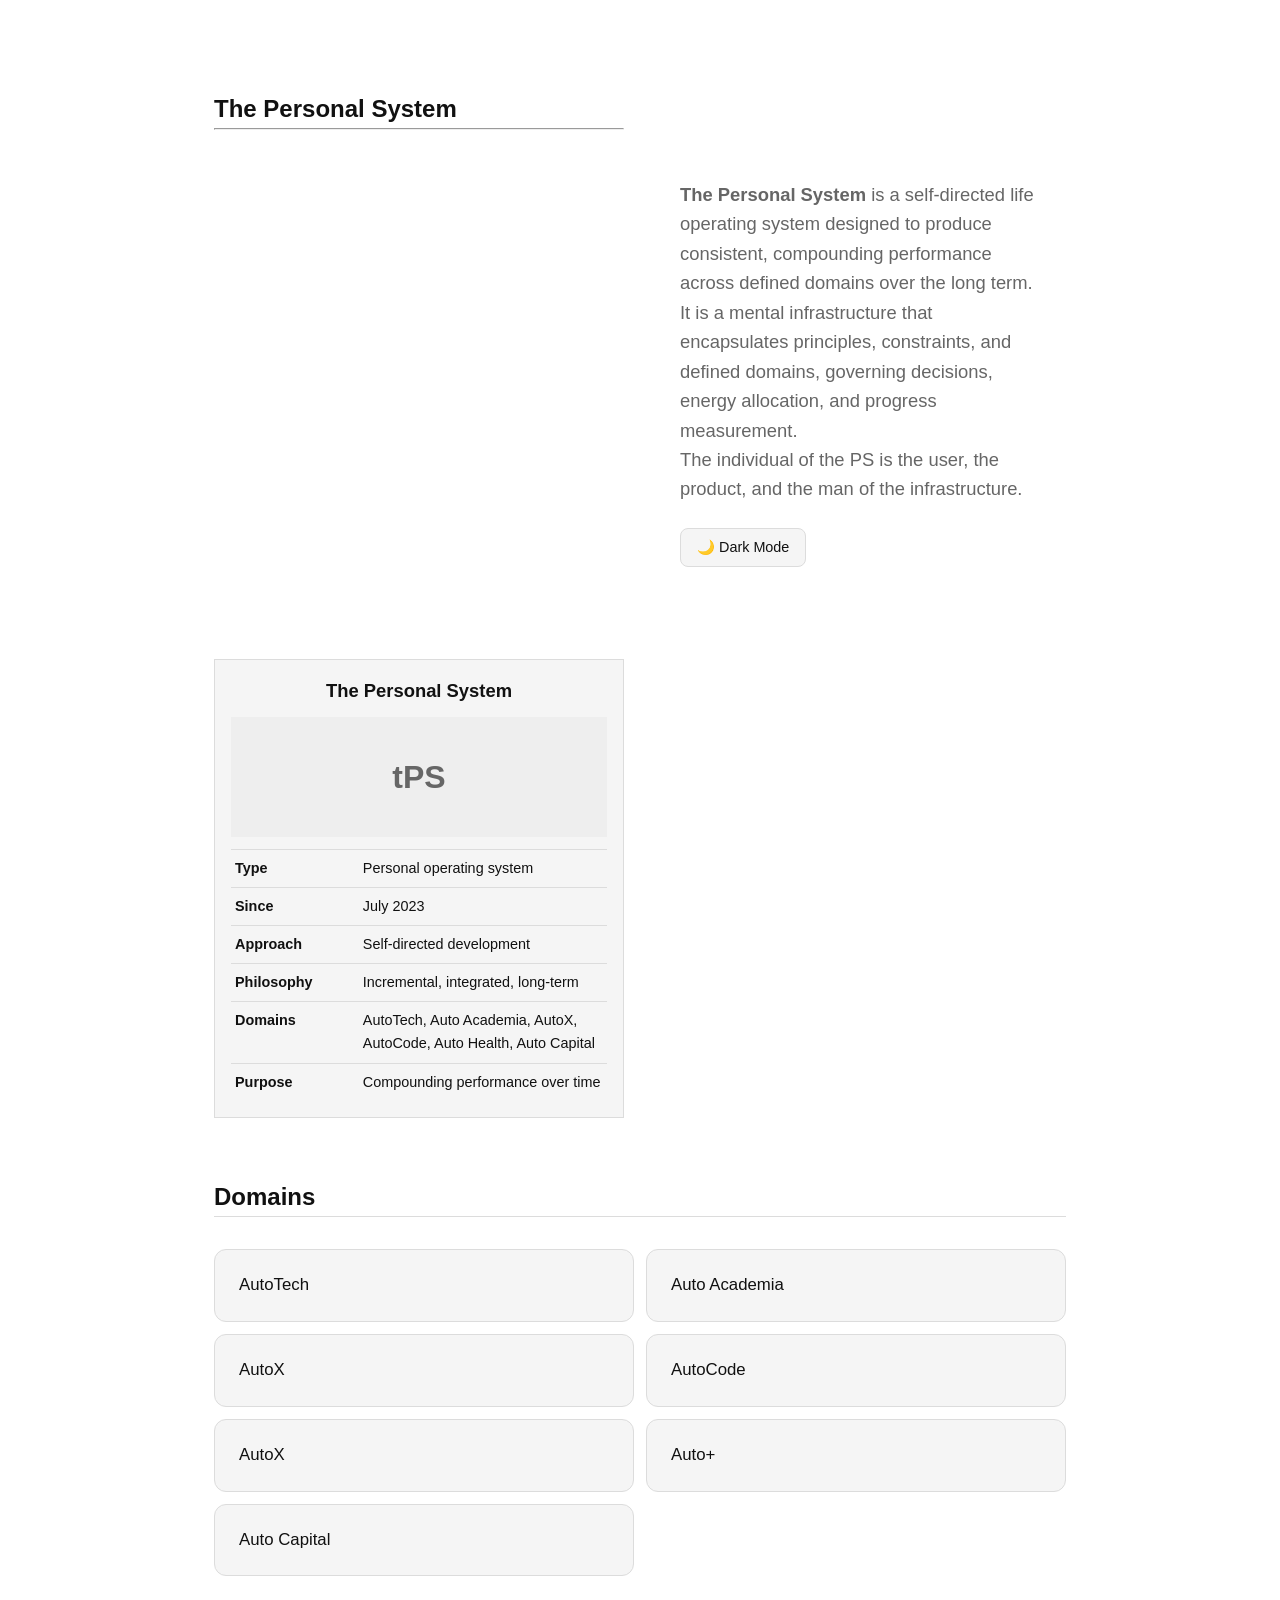
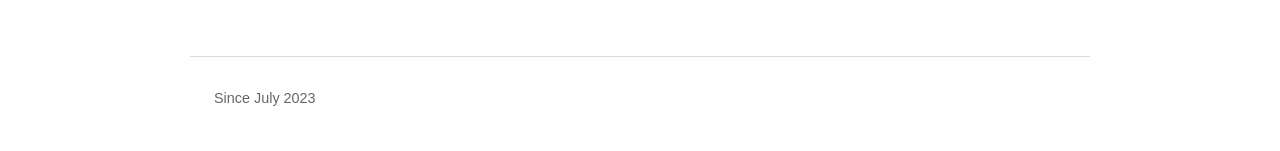
==== index.html @ c12acce7 "fixing the header" ====
<!DOCTYPE html>
<html lang="en">
<head>
    <meta charset="UTF-8">
    <meta name="viewport" content="width=device-width, initial-scale=1.0">
    <title>The Personal System</title>
    <script>
        if (localStorage.getItem("theme") === "dark") {
            document.documentElement.classList.add("dark-mode");
        }
    </script>
    <link rel="stylesheet" href="style.css">
</head>
<body>
    <div class="intro-layout">
        <article class="content">
            <h1>The Personal System</h1>
            <hr>
        </article>
        <header>
                <p><b>The Personal System</b> is a self-directed life operating system designed to produce consistent, compounding performance across defined domains over the long term.</p>
                <p>It is a mental infrastructure that encapsulates principles, constraints, and defined domains, governing decisions, energy allocation, and progress measurement.</p>
                <p>The individual of the PS is the user, the product, and the man of the infrastructure.</p>
            <button id="theme-toggle" type="button">
                ☀️ Light Mode
            </button>
        </header>
        <aside class="infobox">
        <h2>The Personal System</h2>
            <div class="infobox-image">
                <span>tPS</span>
            </div>
            <table>
                <tbody>
                    <tr>
                        <th>Type</th>
                        <td>Personal operating system</td>
                    </tr>
                    <tr>
                        <th>Since</th>
                        <td>July 2023</td>
                    </tr>
                    <tr>
                        <th>Approach</th>
                        <td>Self-directed development</td>
                    </tr>
                    <tr>
                        <th>Philosophy</th>
                        <td>Incremental, integrated, long-term</td>
                    </tr>
                    <tr>
                        <th>Domains</th>
                        <td>AutoTech, Auto Academia, AutoX, AutoCode, Auto Health, Auto Capital</td>
                    </tr>
                    <tr>
                        <th>Purpose</th>
                        <td>Compounding performance over time</td>
                    </tr>
                </tbody>
            </table>
        </aside>
    </div>
    <main class="page-layout">
        <article class="content">
            <h2>Domains</h2>
            <section>
                <ul>
                    <li><a href="autotech.html">AutoTech</a></li>
                    <li><a href="#">Auto Academia</a></li>
                    <li><a href="#">AutoX</a></li>
                    <li><a href="#">AutoCode</a></li>
                    <li><a href="autox.html">AutoX</a></li>
                    <li><a href="#">Auto+</a></li>
                    <li><a href="#">Auto Capital</a></li>
                </ul>
            </section>
        </article>
    </main>
    <footer>
        <p>Since July 2023</p>
    </footer>
    <script>
        const toggleButton = document.getElementById("theme-toggle");
    
        function updateThemeButton() {
            if (document.documentElement.classList.contains("dark-mode")) {
                toggleButton.textContent = "☀️ Light Mode";
            } else {
                toggleButton.textContent = "🌙 Dark Mode";
            }
        }
    
        updateThemeButton();
    
        toggleButton.addEventListener("click", function () {
            document.documentElement.classList.toggle("dark-mode");
    
            if (document.documentElement.classList.contains("dark-mode")) {
                localStorage.setItem("theme", "dark");
            } else {
                localStorage.setItem("theme", "light");
            }
    
            updateThemeButton();
        });
    </script>
</body>
</html>
---- style.css ----
* {
    margin: 0;
    padding: 0;
    box-sizing: border-box;
}

/* =========================
   Theme Variables
   ========================= */

:root {
    --background: #ffffff;
    --surface: #f5f5f5;
    --surface-hover: #eeeeee;
    --border: #dcdcdc;

    --text: #111111;
    --muted: #666666;

    --accent: #5b7cfa;
    --accent-hover: #3f5edb;
}

html.dark-mode {
    --background: #0f1115;
    --surface: #171a21;
    --surface-hover: #1e232d;
    --border: #2a303b;

    --text: #f1f3f5;
    --muted: #9aa3b2;

    --accent: #7c9cff;
    --accent-hover: #9ab2ff;
}

/* =========================
   Body
   ========================= */

body {
    min-height: 100vh;
    display: flex;
    flex-direction: column;

    font-family:
        Inter,
        -apple-system,
        BlinkMacSystemFont,
        "Segoe UI",
        sans-serif;

    background: var(--background);
    color: var(--text);
    line-height: 1.6;

    transition:
        background 0.2s ease,
        color 0.2s ease;
}

/* =========================
   Header
   ========================= */

header {
    max-width: 900px;
    width: 100%;
    margin: 0 auto;
    padding: 90px 24px 60px;
}

header h1 {
    font-size: clamp(2.5rem, 6vw, 4.5rem);
    font-weight: 700;
    letter-spacing: -0.04em;
    line-height: 1.05;
    margin-bottom: 18px;
}

header p {
    max-width: 600px;
    color: var(--muted);
    font-size: 1.15rem;
}

/* =========================
   Theme Toggle
   ========================= */

#theme-toggle {
    margin-top: 24px;

    padding: 10px 16px;

    background: var(--surface);
    border: 1px solid var(--border);
    border-radius: 8px;

    color: var(--text);
    font-size: 0.9rem;

    cursor: pointer;

    transition:
        background 0.2s ease,
        border-color 0.2s ease,
        color 0.2s ease;
}

#theme-toggle:hover {
    background: var(--surface-hover);
    border-color: var(--accent);
}

/* =========================
   Main
   ========================= */

main {
    flex: 1;
    max-width: 900px;
    width: 100%;
    margin: 0 auto;
    padding: 0 24px 80px;
}

main.page-layout {
    display: grid;
    grid-template-columns: minmax(0, 1fr);
    align-items: start;
    gap: 32px;
}

.content {
    min-width: 0;
}

.infobox {
    width: 100%;
    align-self: start;
    padding: 16px;
    border: 1px solid var(--border);
    background: var(--surface);
    font-size: 0.9rem;
}

.infobox h2 {
    margin-bottom: 12px;
    text-align: center;
    font-size: 1.15rem;
}

.infobox-image {
    display: grid;
    min-height: 120px;
    margin-bottom: 12px;
    place-items: center;
    background: var(--surface-hover);
    color: var(--muted);
    font-size: 2rem;
    font-weight: 700;
}

.infobox table {
    width: 100%;
    border-collapse: collapse;
}

.infobox th,
.infobox td {
    padding: 7px 4px;
    border-top: 1px solid var(--border);
    text-align: left;
    vertical-align: top;
}

.infobox th {
    width: 34%;
}

section {
    border-top: 1px solid var(--border);
    padding-top: 32px;
}

section h2 {
    font-size: 1.1rem;
    font-weight: 500;
    color: var(--muted);
    margin-bottom: 24px;
}

.back-navigation {
    margin-top: 36px;
}

.back-link {
    display: inline-flex;
    align-items: center;
    gap: 10px;
    padding: 10px 16px;

    background: var(--surface);
    border: 1px solid var(--border);
    border-radius: 999px;

    color: var(--text);
    font-size: 0.95rem;
    font-weight: 500;
    text-decoration: none;

    transition:
        background 0.2s ease,
        border-color 0.2s ease,
        color 0.2s ease,
        transform 0.2s ease;
}

.back-link:hover {
    background: var(--surface-hover);
    border-color: var(--accent);
    color: var(--accent-hover);
    transform: translateX(-2px);
}

.back-link:focus-visible {
    outline: 2px solid var(--accent);
    outline-offset: 3px;
}

/* =========================
   System List
   ========================= */

ul {
    list-style: none;

    display: grid;
    grid-template-columns: repeat(2, 1fr);
    gap: 12px;
}

li a {
    display: block;

    padding: 22px 24px;

    background: var(--surface);
    border: 1px solid var(--border);
    border-radius: 12px;

    color: var(--text);
    text-decoration: none;

    font-size: 1.05rem;
    font-weight: 500;

    transition:
        background 0.2s ease,
        border-color 0.2s ease,
        transform 0.2s ease,
        color 0.2s ease;
}

li a:hover {
    background: var(--surface-hover);
    border-color: var(--accent);
    transform: translateY(-2px);
    color: var(--accent-hover);
}

/* =========================
   Footer
   ========================= */

footer {
    max-width: 900px;
    width: 100%;
    margin: 0 auto;
    padding: 30px 24px 40px;

    border-top: 1px solid var(--border);

    color: var(--muted);
    font-size: 0.9rem;
}

/* =========================
   Mobile
   ========================= */

@media (max-width: 600px) {

    header {
        padding: 60px 20px 45px;
    }

    main {
        padding: 0 20px 60px;
    }

    header p {
        font-size: 1rem;
    }

    ul {
        grid-template-columns: 1fr;
    }

    li a {
        padding: 18px 20px;
    }

    footer {
        padding-left: 20px;
        padding-right: 20px;
    }
}

@media (max-width: 760px) {
    main.page-layout {
        grid-template-columns: 1fr;
        gap: 32px;
    }

    .infobox {
        max-width: 360px;
    }
}

.intro-layout {
    display: grid;
    grid-template-columns: 1fr 1fr;
    gap: 32px;
    max-width: 900px;
    width: 100%;
    margin: 0 auto;
    padding: 90px 24px 60px;
}

@media (max-width: 760px) {
    .intro-layout {
        grid-template-columns: 1fr;
    }
}
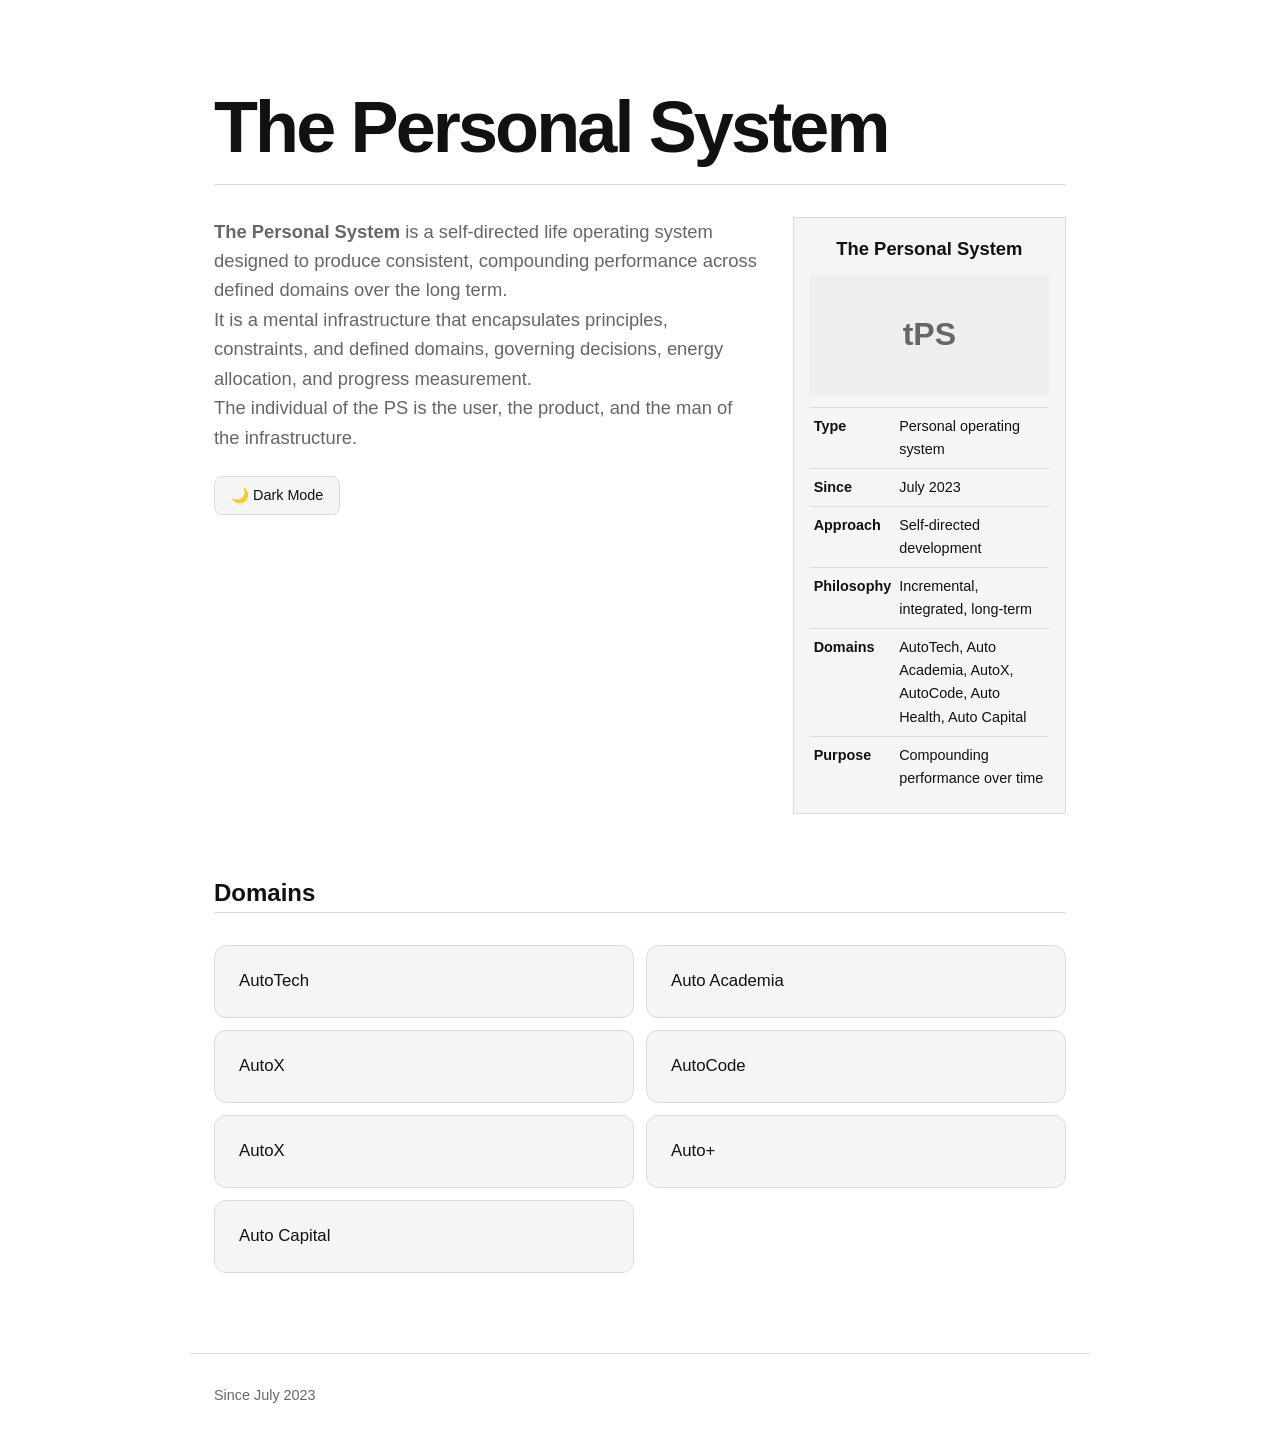
==== commit 19ce9538: "made the intro-heading css better" ====
--- a/index.html
+++ b/index.html
@@ -13,7 +13,7 @@
 </head>
 <body>
     <div class="intro-layout">
-        <article class="content">
+        <article class="content intro-heading">
             <h1>The Personal System</h1>
             <hr>
         </article>
--- a/style.css
+++ b/style.css
@@ -331,16 +331,43 @@
 
 .intro-layout {
     display: grid;
-    grid-template-columns: 1fr 1fr;
+    grid-template-columns: minmax(0, 2fr) minmax(0, 1fr);
     gap: 32px;
     max-width: 900px;
     width: 100%;
     margin: 0 auto;
     padding: 90px 24px 60px;
+}
+
+.intro-heading {
+    grid-column: 1 / -1;
+}
+
+.intro-heading h1 {
+    font-size: clamp(2.5rem, 6vw, 4.5rem);
+    font-weight: 700;
+    letter-spacing: -0.04em;
+    line-height: 1.05;
+    margin-bottom: 18px;
+}
+
+.intro-heading hr {
+    border: 0;
+    border-top: 1px solid var(--border);
+}
+
+.intro-layout > header {
+    max-width: none;
+    margin: 0;
+    padding: 0;
 }
 
 @media (max-width: 760px) {
     .intro-layout {
         grid-template-columns: 1fr;
     }
-}
+
+    .intro-heading {
+        grid-column: 1;
+    }
+}
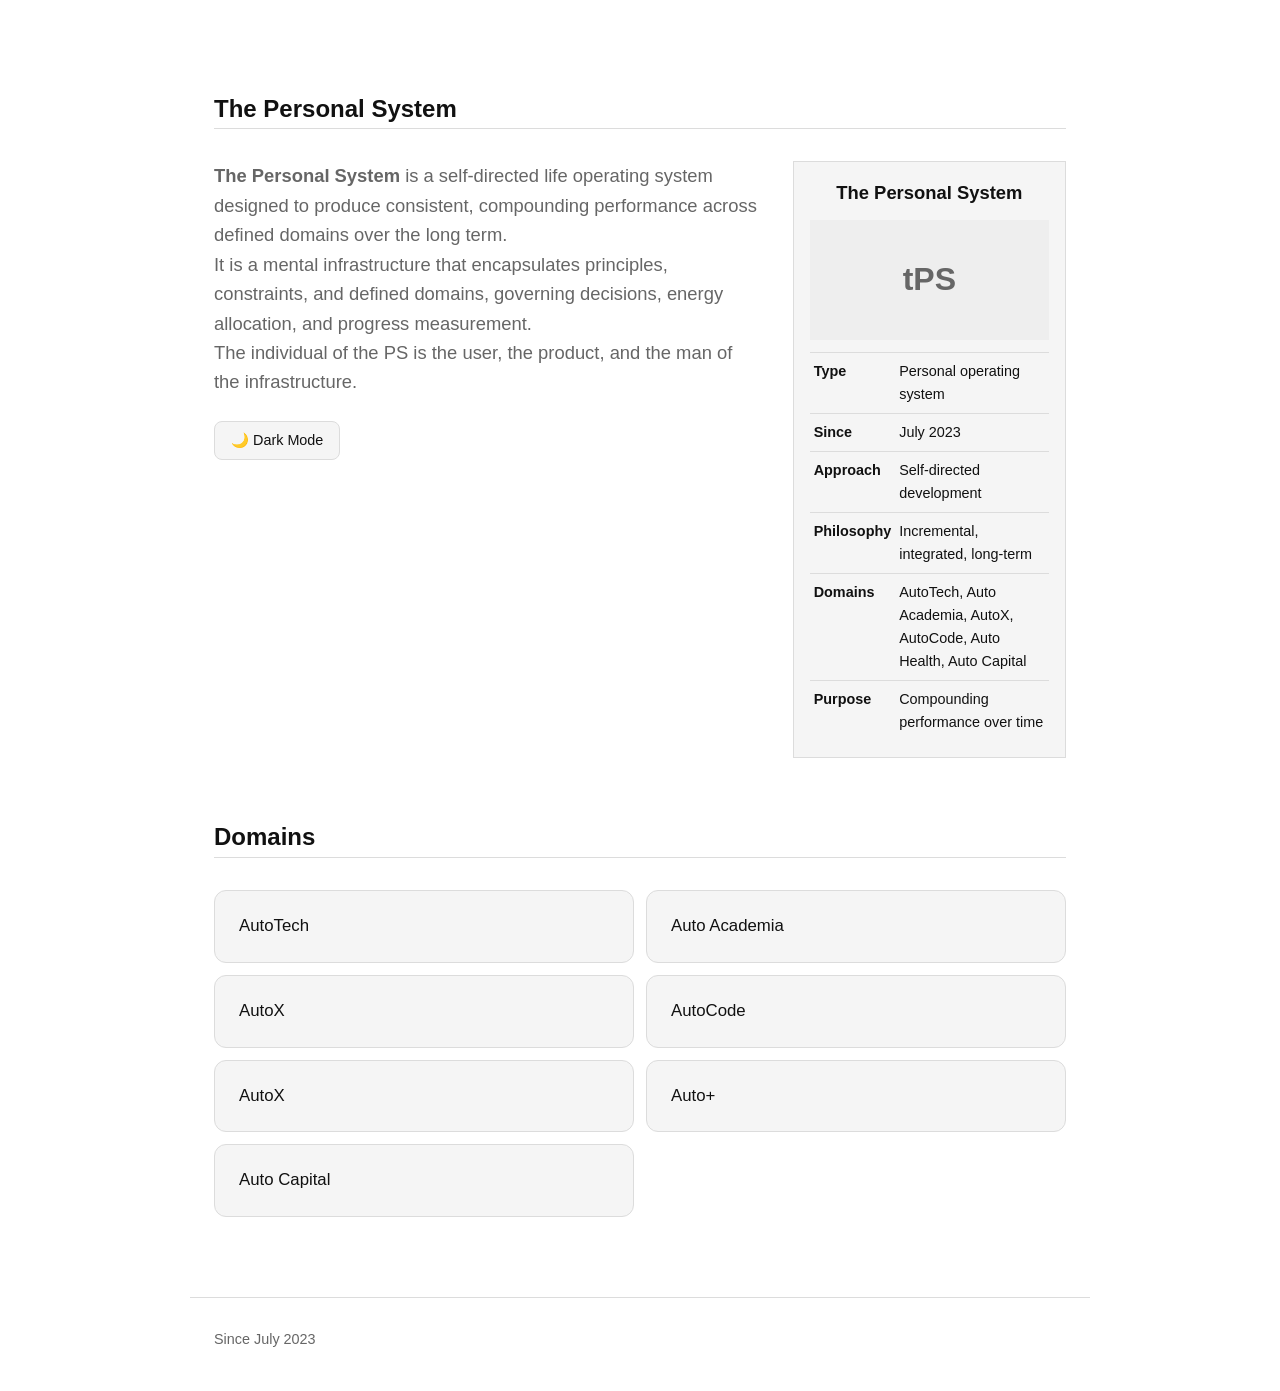
==== commit 2c8014bf: "changed the heading" ====
--- a/index.html
+++ b/index.html
@@ -14,7 +14,8 @@
 <body>
     <div class="intro-layout">
         <article class="content intro-heading">
-            <h1>The Personal System</h1>
+            <!-- made this title smaller -->
+            <h2>The Personal System</h2>
             <hr>
         </article>
         <header>
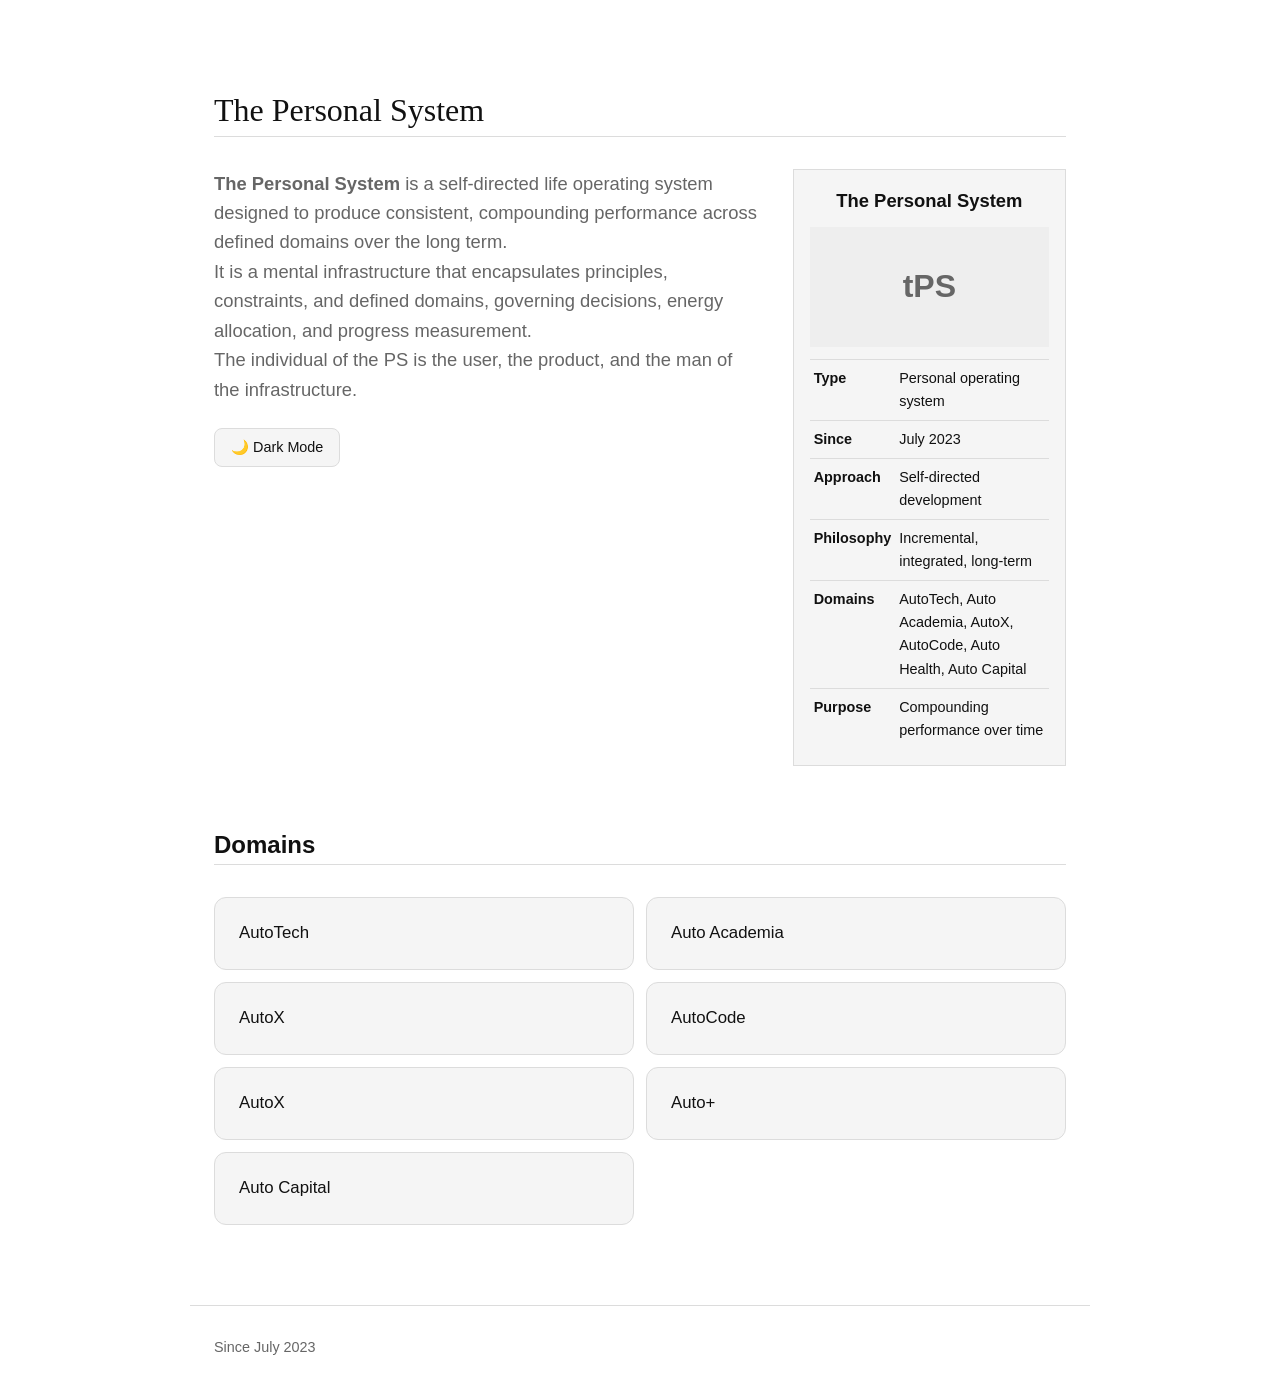
==== commit 021facd1: "Wikipedia-style heading" ====
--- a/index.html
+++ b/index.html
@@ -14,8 +14,8 @@
 <body>
     <div class="intro-layout">
         <article class="content intro-heading">
-            <!-- made this title smaller -->
-            <h2>The Personal System</h2>
+            <!-- Wikipedia-style page title -->
+            <h2 class="page-title">The Personal System</h2>
             <hr>
         </article>
         <header>
--- a/style.css
+++ b/style.css
@@ -351,6 +351,21 @@
     margin-bottom: 18px;
 }
 
+/* Wikipedia-style page title */
+.intro-heading .page-title {
+    font-family:
+        Georgia,
+        "Times New Roman",
+        Times,
+        serif;
+    font-size: clamp(1.6rem, 3vw, 2rem);
+    font-weight: 400;
+    letter-spacing: normal;
+    line-height: 1.3;
+    padding-bottom: 4px;
+    margin-bottom: 0;
+}
+
 .intro-heading hr {
     border: 0;
     border-top: 1px solid var(--border);
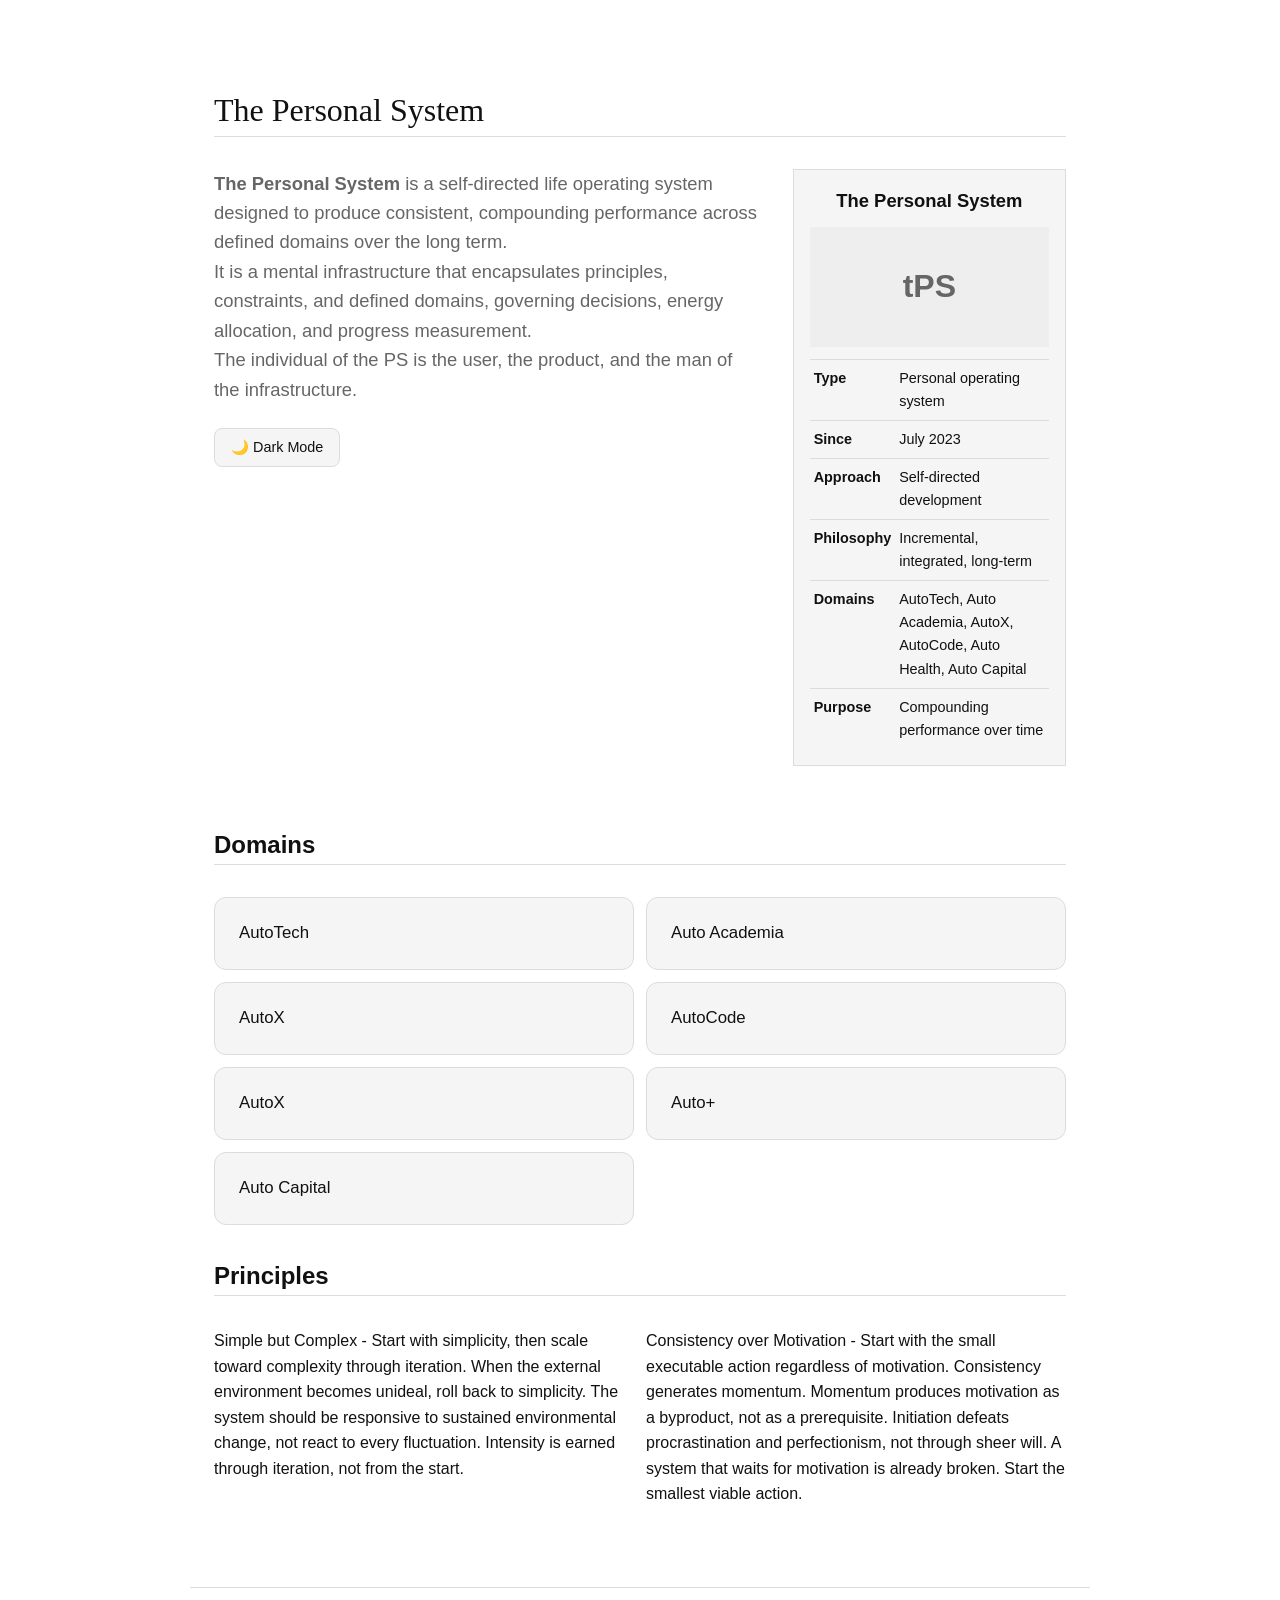
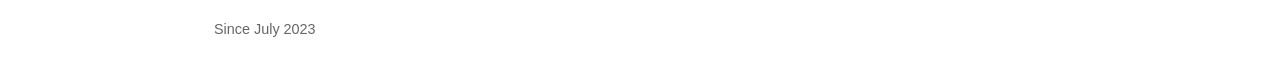
==== commit 97080d37: "added the two principles" ====
--- a/index.html
+++ b/index.html
@@ -76,6 +76,21 @@
                 </ul>
             </section>
         </article>
+        <article class="content">
+            <h2>Principles</h2>
+            <section>
+                <ul>
+                    <li>
+                        Simple but Complex -
+                        Start with simplicity, then scale toward complexity through iteration. When the external environment becomes unideal, roll back to simplicity. The system should be responsive to sustained environmental change, not react to every fluctuation. Intensity is earned through iteration, not from the start.
+                    </li>
+                    <li>
+                        Consistency over Motivation -
+                        Start with the small executable action regardless of motivation. Consistency generates momentum. Momentum produces motivation as a byproduct, not as a prerequisite. Initiation defeats procrastination and perfectionism, not through sheer will. A system that waits for motivation is already broken. Start the smallest viable action.
+                    </li>
+                </ul>
+            </section>
+        </article>
     </main>
     <footer>
         <p>Since July 2023</p>
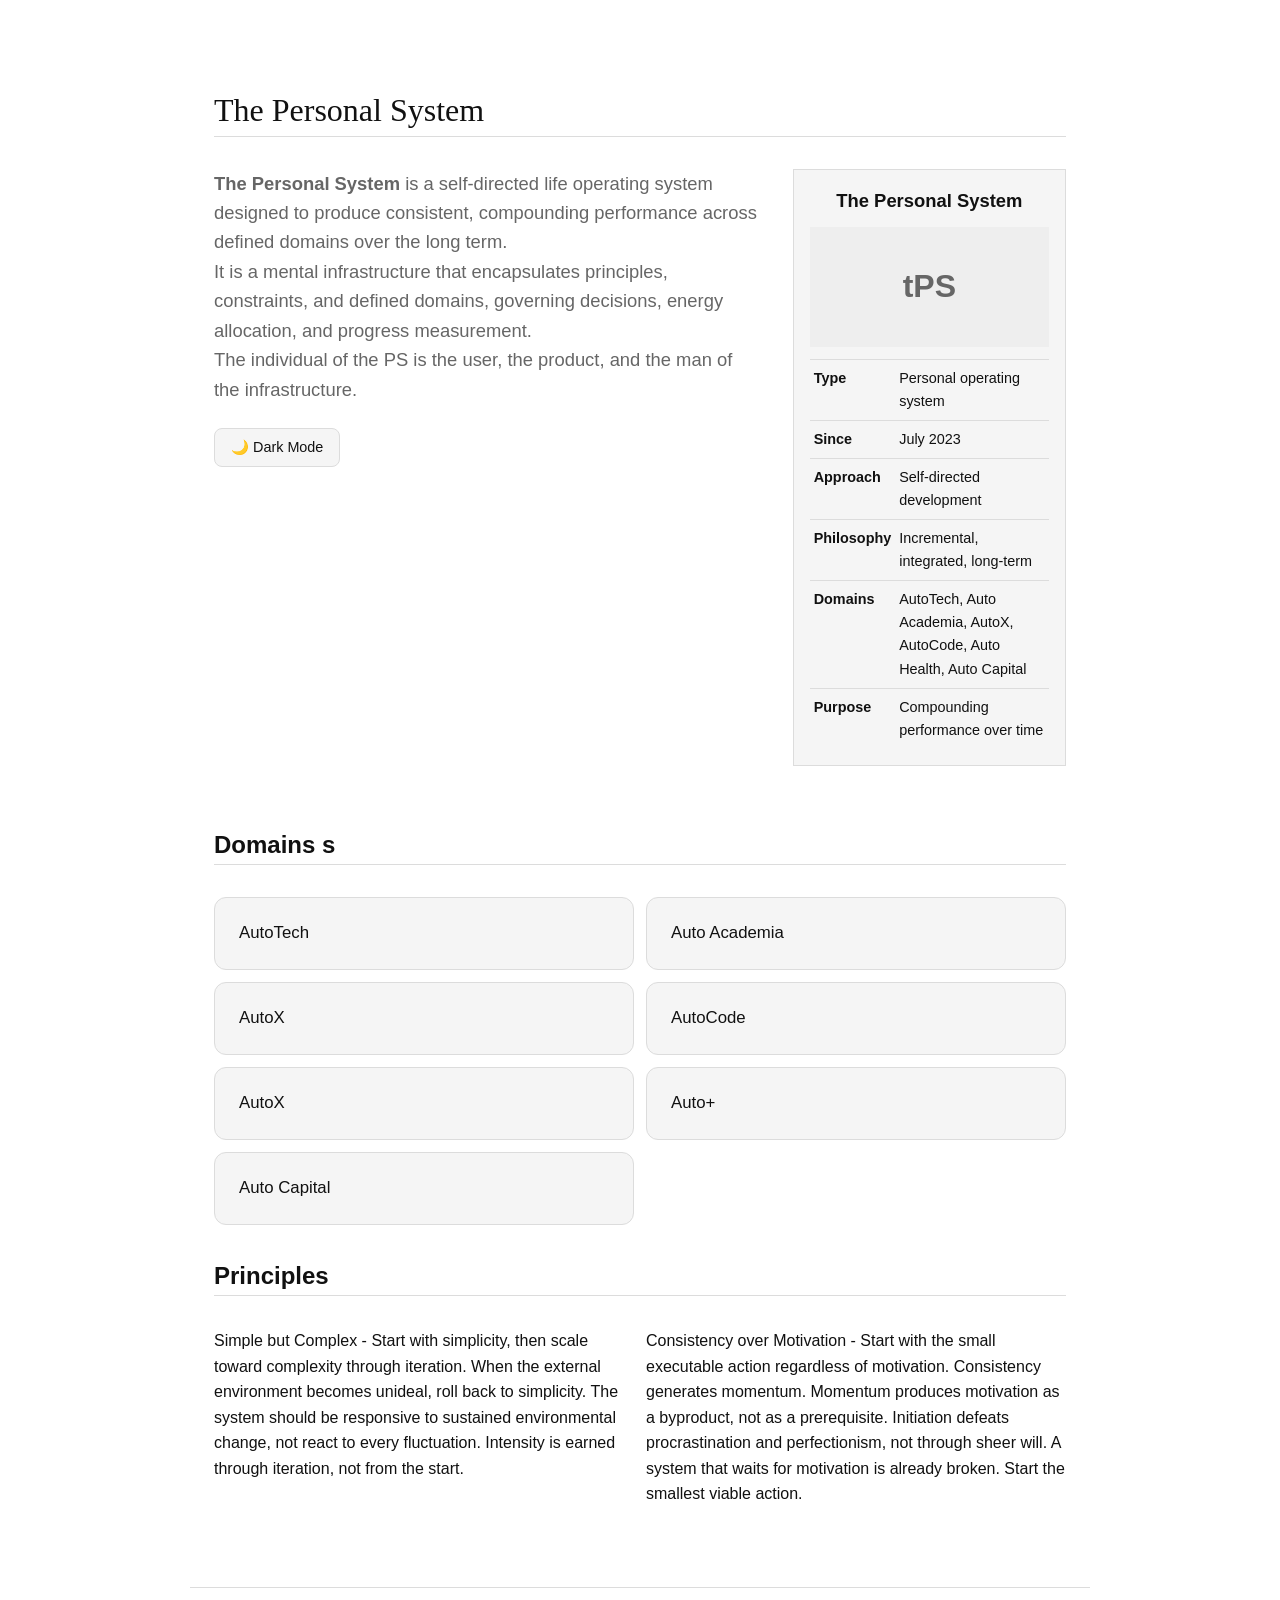
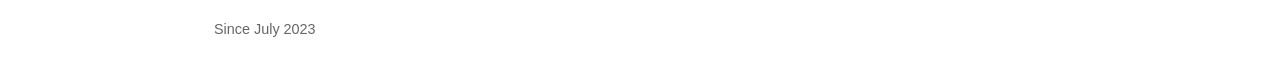
==== commit 3f05261d: "added the changes" ====
--- a/index.html
+++ b/index.html
@@ -63,7 +63,7 @@
     </div>
     <main class="page-layout">
         <article class="content">
-            <h2>Domains</h2>
+            <h2>Domains s</h2>
             <section>
                 <ul>
                     <li><a href="autotech.html">AutoTech</a></li>
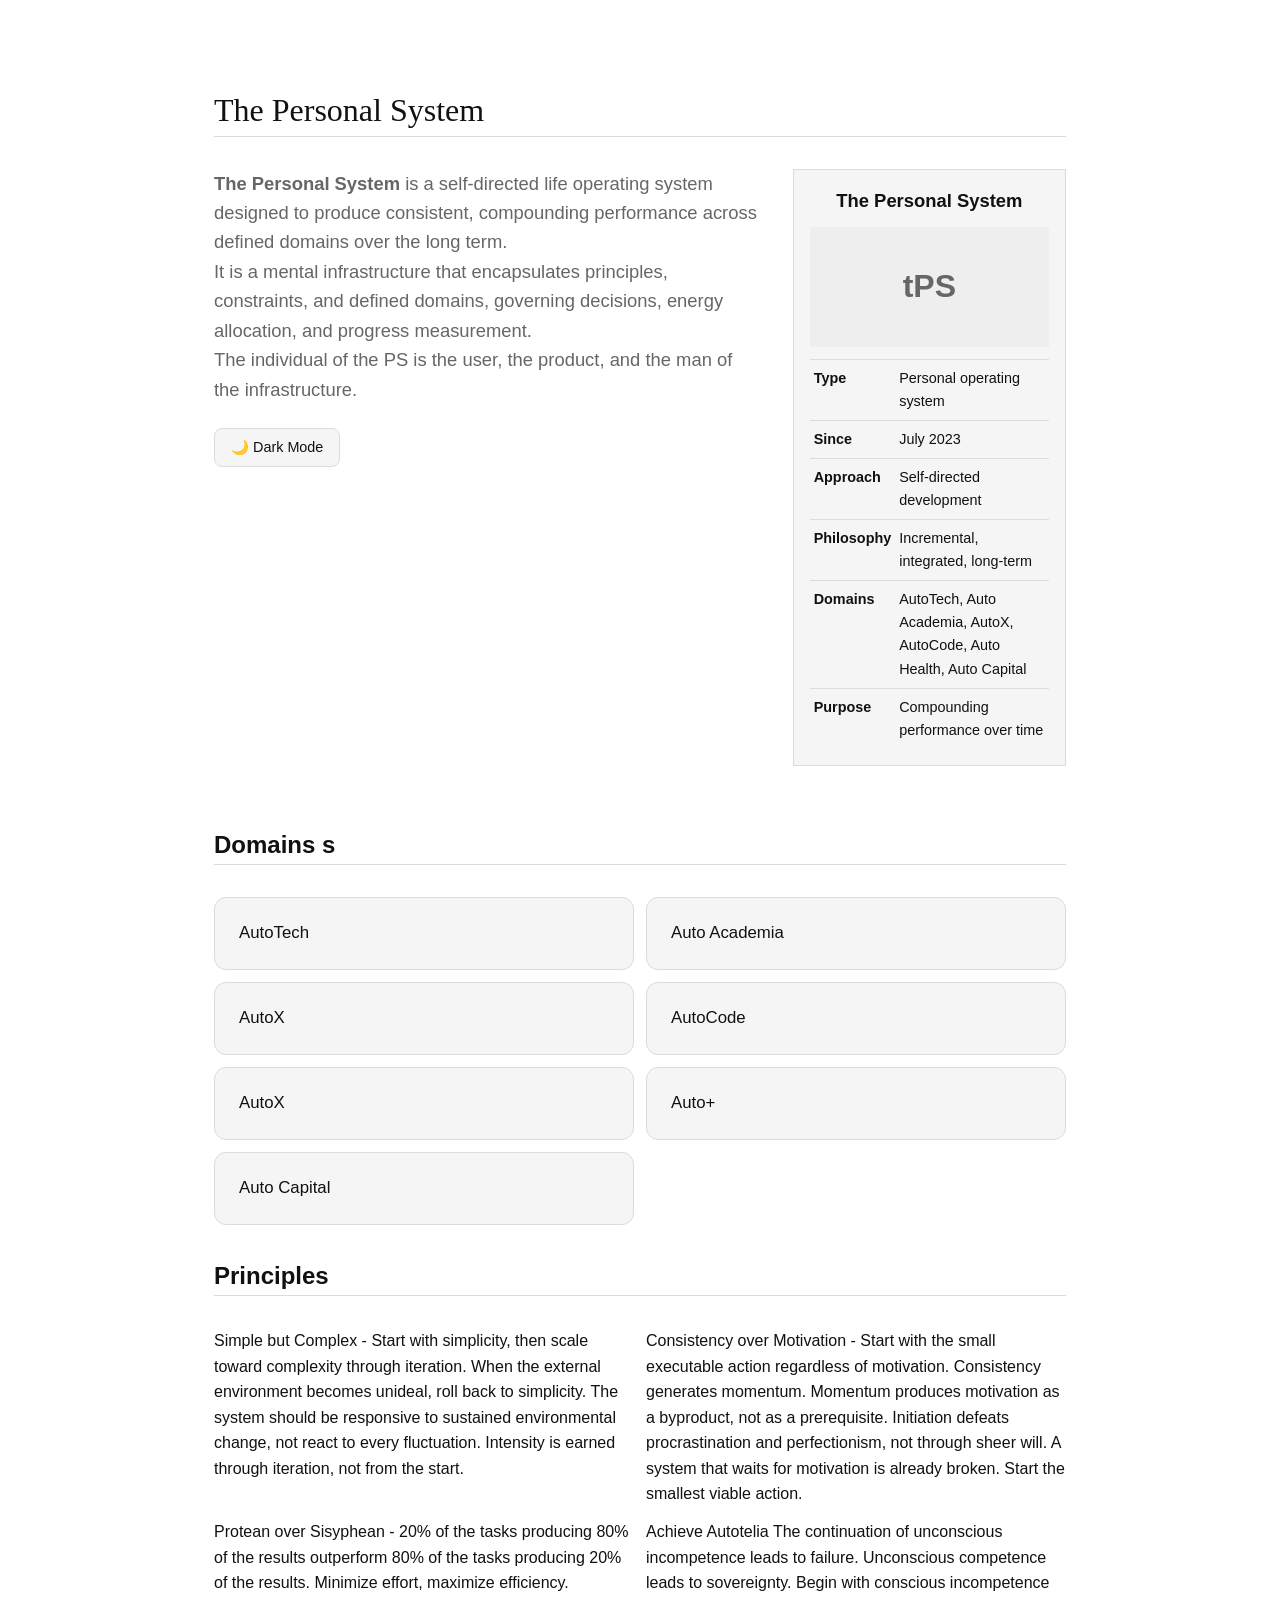
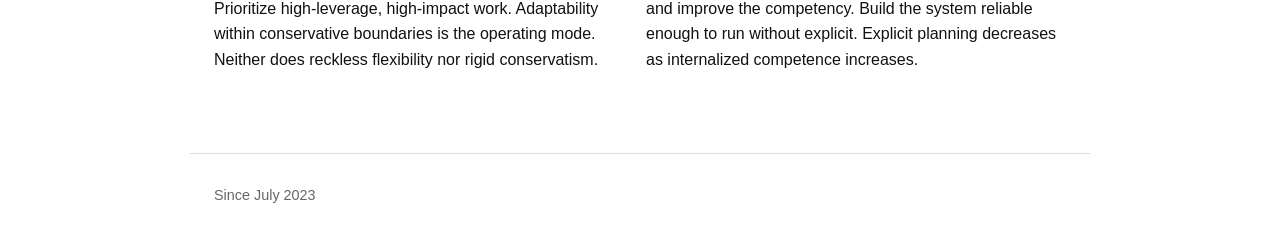
==== commit 917c154f: "added two more principles" ====
--- a/index.html
+++ b/index.html
@@ -88,6 +88,14 @@
                         Consistency over Motivation -
                         Start with the small executable action regardless of motivation. Consistency generates momentum. Momentum produces motivation as a byproduct, not as a prerequisite. Initiation defeats procrastination and perfectionism, not through sheer will. A system that waits for motivation is already broken. Start the smallest viable action.
                     </li>
+                    <li>
+                        Protean over Sisyphean -
+                        20% of the tasks producing 80% of the results outperform 80% of the tasks producing 20% of the results. Minimize effort, maximize efficiency. Prioritize high-leverage, high-impact work. Adaptability within conservative boundaries is the operating mode. Neither does reckless flexibility nor rigid conservatism.
+                    </li>
+                    <li>
+                        Achieve Autotelia
+                        The continuation of unconscious incompetence leads to failure. Unconscious competence leads to sovereignty. Begin with conscious incompetence and improve the competency. Build the system reliable enough to run without explicit. Explicit planning decreases as internalized competence increases.
+                    </li>
                 </ul>
             </section>
         </article>
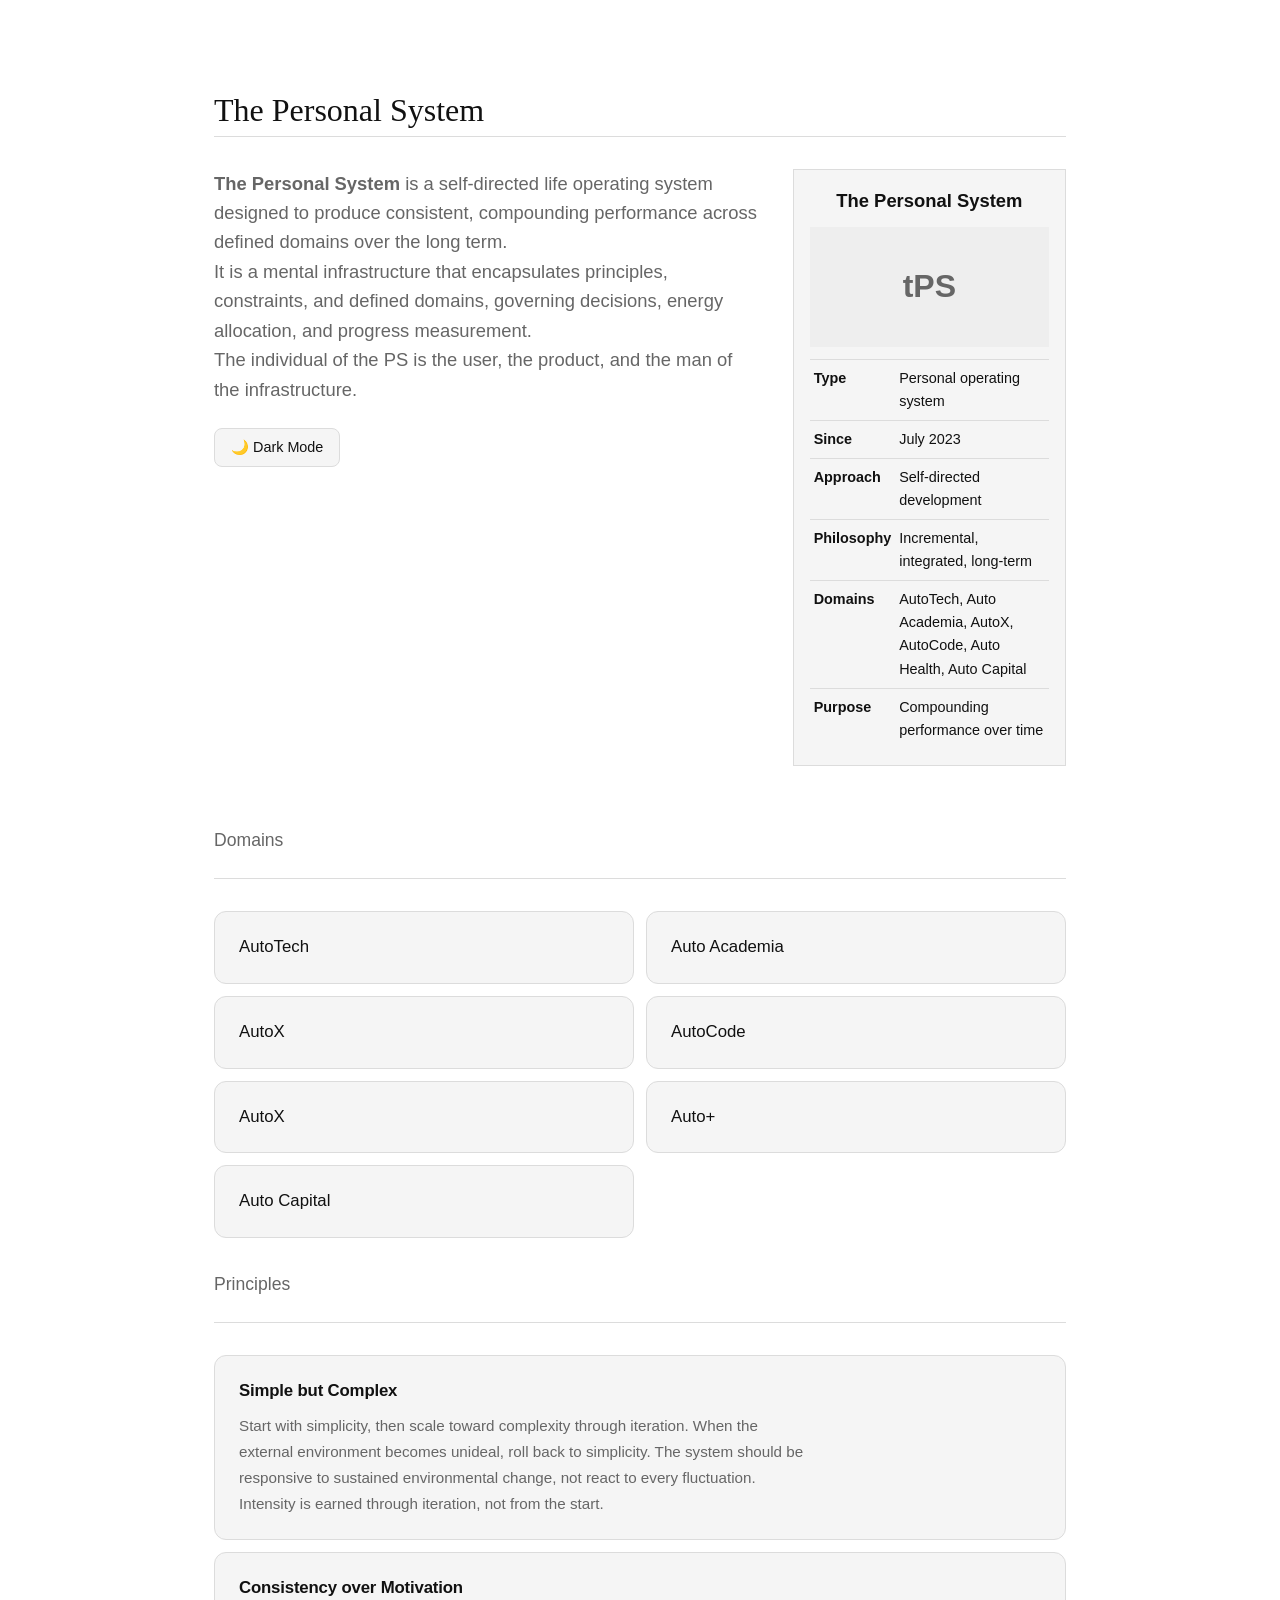
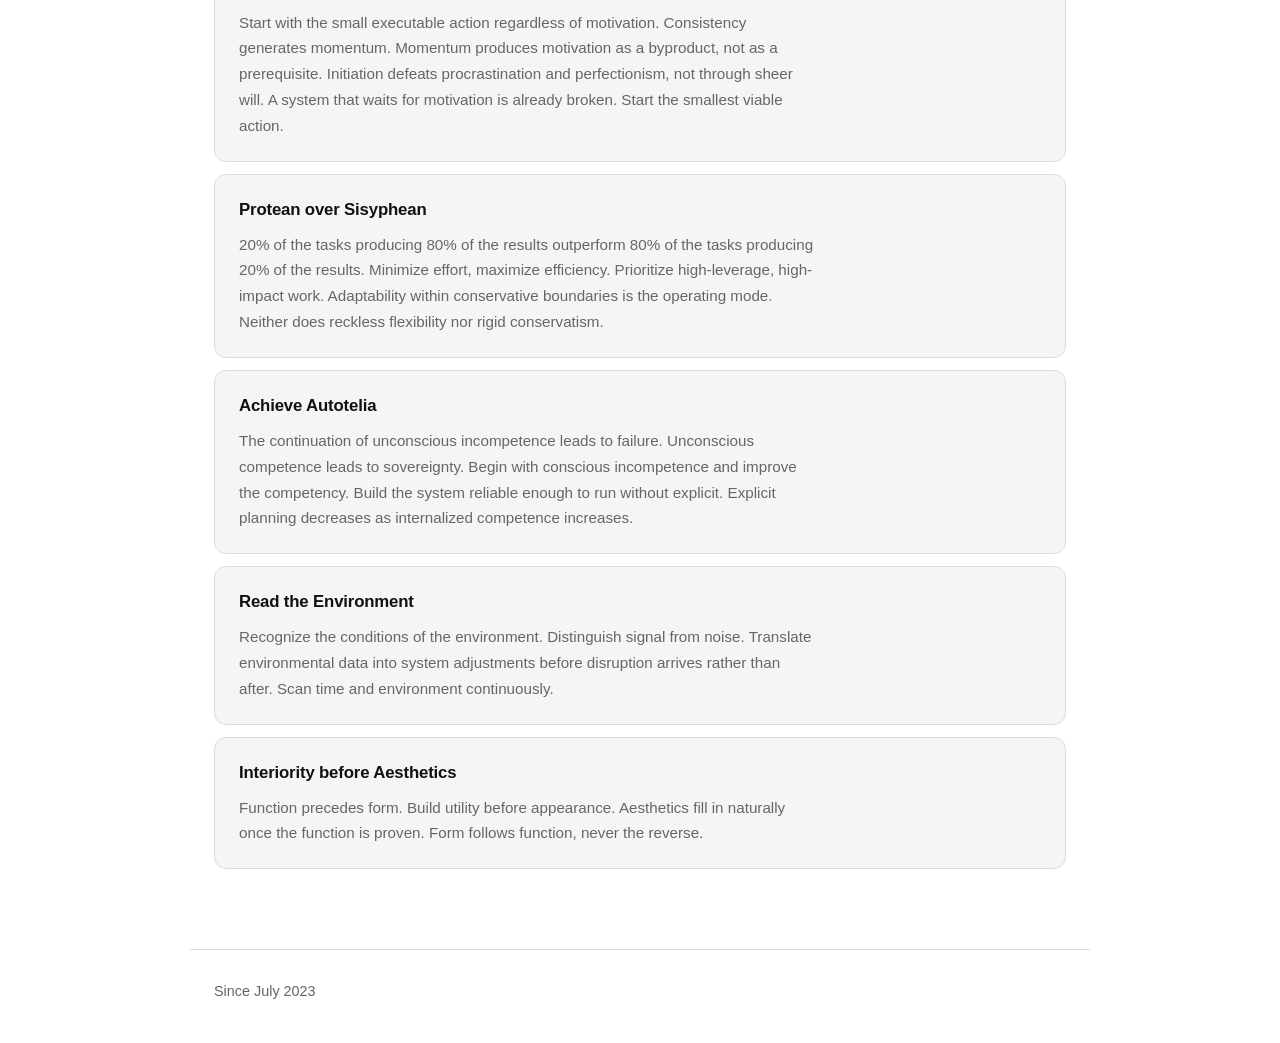
==== commit 2db5fb5f: "added more principles" ====
--- a/index.html
+++ b/index.html
@@ -63,7 +63,7 @@
     </div>
     <main class="page-layout">
         <article class="content">
-            <h2>Domains s</h2>
+            <h2>Domains</h2>
             <section>
                 <ul>
                     <li><a href="autotech.html">AutoTech</a></li>
@@ -79,22 +79,30 @@
         <article class="content">
             <h2>Principles</h2>
             <section>
-                <ul>
+                <ul class="principles">
                     <li>
-                        Simple but Complex -
-                        Start with simplicity, then scale toward complexity through iteration. When the external environment becomes unideal, roll back to simplicity. The system should be responsive to sustained environmental change, not react to every fluctuation. Intensity is earned through iteration, not from the start.
+                        <h3>Simple but Complex</h3>
+                        <p>Start with simplicity, then scale toward complexity through iteration. When the external environment becomes unideal, roll back to simplicity. The system should be responsive to sustained environmental change, not react to every fluctuation. Intensity is earned through iteration, not from the start.</p>
                     </li>
                     <li>
-                        Consistency over Motivation -
-                        Start with the small executable action regardless of motivation. Consistency generates momentum. Momentum produces motivation as a byproduct, not as a prerequisite. Initiation defeats procrastination and perfectionism, not through sheer will. A system that waits for motivation is already broken. Start the smallest viable action.
+                        <h3>Consistency over Motivation</h3>
+                        <p>Start with the small executable action regardless of motivation. Consistency generates momentum. Momentum produces motivation as a byproduct, not as a prerequisite. Initiation defeats procrastination and perfectionism, not through sheer will. A system that waits for motivation is already broken. Start the smallest viable action.</p>
                     </li>
                     <li>
-                        Protean over Sisyphean -
-                        20% of the tasks producing 80% of the results outperform 80% of the tasks producing 20% of the results. Minimize effort, maximize efficiency. Prioritize high-leverage, high-impact work. Adaptability within conservative boundaries is the operating mode. Neither does reckless flexibility nor rigid conservatism.
+                        <h3>Protean over Sisyphean</h3>
+                        <p>20% of the tasks producing 80% of the results outperform 80% of the tasks producing 20% of the results. Minimize effort, maximize efficiency. Prioritize high-leverage, high-impact work. Adaptability within conservative boundaries is the operating mode. Neither does reckless flexibility nor rigid conservatism.</p>
                     </li>
                     <li>
-                        Achieve Autotelia
-                        The continuation of unconscious incompetence leads to failure. Unconscious competence leads to sovereignty. Begin with conscious incompetence and improve the competency. Build the system reliable enough to run without explicit. Explicit planning decreases as internalized competence increases.
+                        <h3>Achieve Autotelia</h3>
+                        <p>The continuation of unconscious incompetence leads to failure. Unconscious competence leads to sovereignty. Begin with conscious incompetence and improve the competency. Build the system reliable enough to run without explicit. Explicit planning decreases as internalized competence increases.</p>
+                    </li>
+                    <li>
+                        <h3>Read the Environment</h3>
+                        <p>Recognize the conditions of the environment. Distinguish signal from noise. Translate environmental data into system adjustments before disruption arrives rather than after. Scan time and environment continuously.</p>
+                    </li>
+                    <li>
+                        <h3>Interiority before Aesthetics</h3>
+                        <p>Function precedes form. Build utility before appearance. Aesthetics fill in naturally once the function is proven. Form follows function, never the reverse.</p>
                     </li>
                 </ul>
             </section>
--- a/style.css
+++ b/style.css
@@ -184,7 +184,8 @@
     padding-top: 32px;
 }
 
-section h2 {
+section h2,
+main .content > h2 {
     font-size: 1.1rem;
     font-weight: 500;
     color: var(--muted);
@@ -271,6 +272,36 @@
 }
 
 /* =========================
+   Principles
+   ========================= */
+
+.principles {
+    grid-template-columns: 1fr;
+    gap: 12px;
+}
+
+.principles li {
+    padding: 22px 24px;
+    background: var(--surface);
+    border: 1px solid var(--border);
+    border-radius: 12px;
+}
+
+.principles h3 {
+    margin-bottom: 8px;
+    font-size: 1.05rem;
+    font-weight: 600;
+    letter-spacing: -0.01em;
+}
+
+.principles p {
+    max-width: 68ch;
+    color: var(--muted);
+    font-size: 0.95rem;
+    line-height: 1.7;
+}
+
+/* =========================
    Footer
    ========================= */
 
@@ -309,6 +340,10 @@
     }
 
     li a {
+        padding: 18px 20px;
+    }
+
+    .principles li {
         padding: 18px 20px;
     }
 
